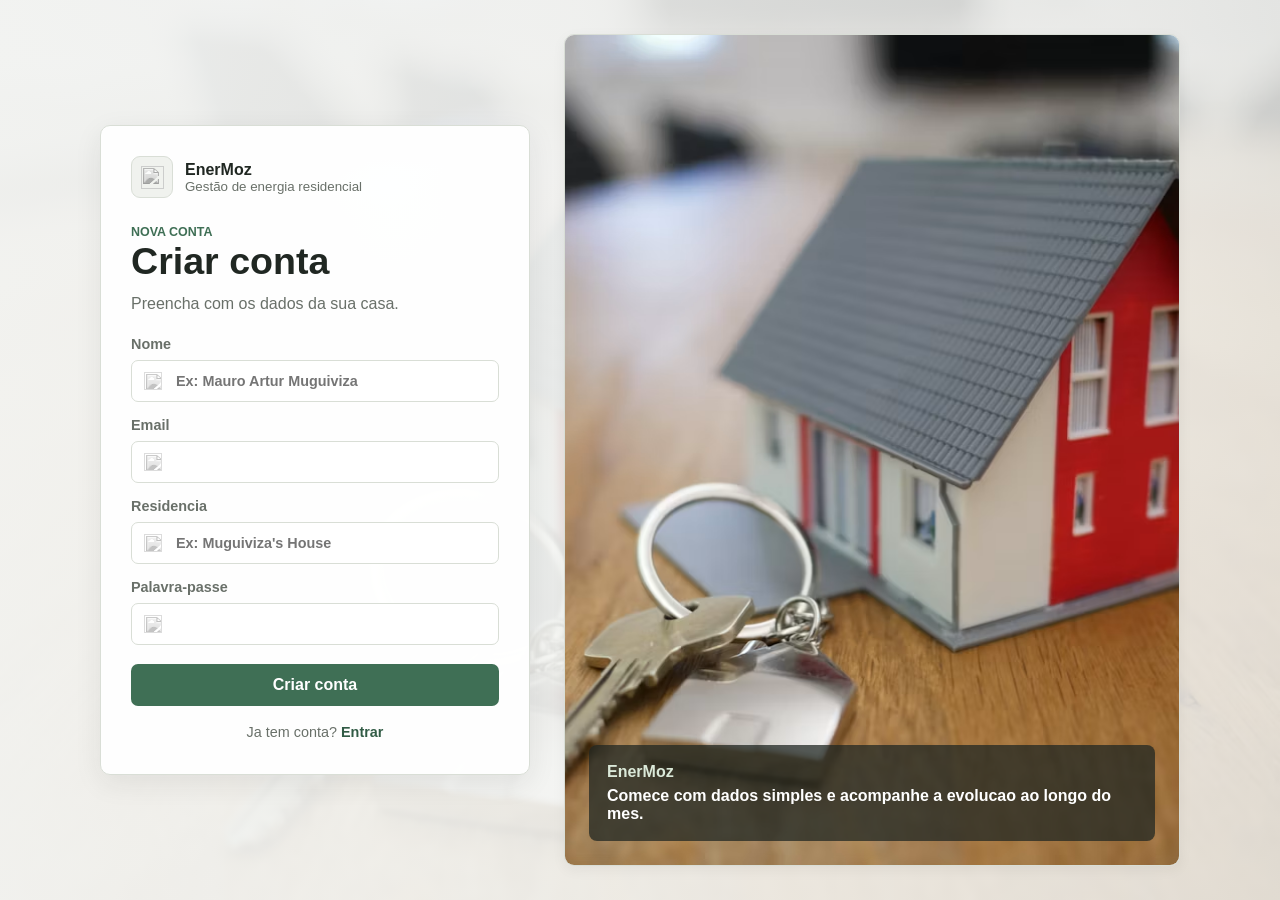
==== EnerMoz/web/criar-conta.html @ d6284d0b "Primeira Versao da EnerMoz" ====
<!DOCTYPE html>
<html lang="pt">
<head>
  <meta charset="UTF-8">
  <meta name="viewport" content="width=device-width, initial-scale=1.0">
  <title>EnerMoz | Criar conta</title>
  <link rel="stylesheet" href="style.css">
</head>
<body class="login-body" data-page="register">
  <main class="auth-layout">
    <section class="auth-panel">
      <a class="auth-brand" href="entrar.html" aria-label="EnerMoz">
        <span class="brand-icon">
          <img src="https://cdn-icons-png.flaticon.com/512/702/702814.png" alt="">
        </span>
        <span>
          <strong>EnerMoz</strong>
          <small>Gestão de energia residencial</small>
        </span>
      </a>

      <form id="signupForm" class="auth-form active">
        <div class="auth-heading">
          <span class="small-label">Nova conta</span>
          <h1>Criar conta</h1>
          <p>Preencha com os dados da sua casa.</p>
        </div>

        <label>Nome
          <span class="input-with-icon">
            <img src="https://cdn-icons-png.flaticon.com/512/747/747376.png" alt="">
            <input id="signupName" autocomplete="name" placeholder="Ex: Mauro Artur Muguiviza" required>
          </span>
        </label>
        <label>Email
          <span class="input-with-icon">
            <img src="https://cdn-icons-png.flaticon.com/512/561/561127.png" alt="">
            <input id="signupEmail" type="email" autocomplete="email" required>
          </span>
        </label>
        <label>Residencia
          <span class="input-with-icon">
            <img src="https://cdn-icons-png.flaticon.com/512/1946/1946436.png" alt="">
            <input id="signupHome" placeholder="Ex: Muguiviza's House" required>
          </span>
        </label>
        <label>Palavra-passe
          <span class="input-with-icon">
            <img src="https://cdn-icons-png.flaticon.com/512/565/565547.png" alt="">
            <input id="signupPassword" type="password" minlength="4" autocomplete="new-password" required>
          </span>
        </label>

        <button class="primary auth-submit" type="submit">Criar conta</button>
        <p class="auth-switch">Ja tem conta? <a href="entrar.html">Entrar</a></p>
      </form>

      <div id="authMessage" class="auth-message" aria-live="polite"></div>
    </section>

    <aside class="auth-photo">
      <img src="../web/images/fotoLogin.jpg" alt="Residencia familiar">
      <div>
        <span>EnerMoz</span>
        <strong>Comece com dados simples e acompanhe a evolucao ao longo do mes.</strong>
      </div>
    </aside>
  </main>

  <script src="app.js"></script>
</body>
</html>
---- EnerMoz/web/style.css ----
:root {
  --primary: #3f6f55;
  --primary-dark: #315b45;
  --background: #f5f6f4;
  --surface: #ffffff;
  --surface-soft: #f0f2ee;
  --text: #202722;
  --muted: #697069;
  --border: #d9ded6;
  --danger: #9f3a38;
  --warning: #9b6b25;
  --success: #4f795c;
  --shadow: 0 4px 14px rgba(32, 39, 34, 0.05);
}

* {
  box-sizing: border-box;
}

body {
  margin: 0;
  color: var(--text);
  font-family: "Segoe UI", Tahoma, sans-serif;
  background: var(--background);
}

button,
input,
select,
textarea {
  font: inherit;
}

button {
  border: 0;
  cursor: pointer;
}

a {
  color: inherit;
}

img {
  max-width: 100%;
}

.login-body {
  background:
    linear-gradient(90deg, rgba(245, 246, 244, 0.96), rgba(245, 246, 244, 0.82)),
    url("../web/images/fotoLogin.jpg") center/cover fixed;
}

.login-layout,
.auth-layout {
  min-height: 100vh;
  display: grid;
  grid-template-columns: minmax(360px, 430px) minmax(0, 1fr);
  gap: 34px;
  align-items: center;
  width: min(1080px, calc(100% - 40px));
  margin: 0 auto;
}

.auth-layout {
  padding: 34px 0;
}

.login-copy h1,
.home-hero h1 {
  max-width: 680px;
  margin: 12px 0 14px;
  font-size: clamp(2rem, 5vw, 3.55rem);
  line-height: 1.1;
  letter-spacing: 0;
}

.login-copy p,
.home-hero p,
.muted {
  color: var(--muted);
  line-height: 1.7;
}

.auth-panel {
  align-self: center;
  padding: 30px;
  border: 1px solid var(--border);
  border-radius: 10px;
  background: rgba(255, 255, 255, 0.96);
  box-shadow: 0 8px 28px rgba(32, 39, 34, 0.08);
}

.auth-brand {
  display: flex;
  gap: 12px;
  align-items: center;
  margin-bottom: 24px;
  text-decoration: none;
}

.auth-brand strong,
.auth-brand small {
  display: block;
}

.auth-brand small {
  color: var(--muted);
}

.brand-icon {
  display: grid;
  place-items: center;
  width: 42px;
  height: 42px;
  border: 1px solid var(--border);
  border-radius: 9px;
  background: var(--surface-soft);
}

.brand-icon img {
  width: 23px;
  height: 23px;
  object-fit: contain;
  filter: grayscale(1) opacity(0.75);
}

.auth-tabs {
  display: grid;
  grid-template-columns: repeat(3, 1fr);
  gap: 4px;
  margin-bottom: 24px;
  padding: 4px;
  border: 1px solid var(--border);
  border-radius: 8px;
  background: var(--surface-soft);
}

.auth-tabs button {
  min-height: 38px;
  border-radius: 6px;
  color: var(--muted);
  font-size: 0.86rem;
  font-weight: 650;
  background: transparent;
}

.auth-tabs button.active {
  color: var(--text);
  background: #ffffff;
  box-shadow: inset 0 0 0 1px rgba(32, 39, 34, 0.06);
}

.auth-form {
  display: none;
  gap: 15px;
}

.auth-form.active {
  display: grid;
}

.auth-form h1 {
  margin: 0 0 8px;
  font-size: clamp(1.8rem, 4vw, 2.35rem);
  letter-spacing: 0;
}

.auth-form p {
  margin: 0;
  color: var(--muted);
  line-height: 1.6;
}

.auth-switch {
  text-align: center;
  font-size: 0.9rem;
}

.auth-switch button,
.auth-switch a,
.auth-links a {
  padding: 0;
  color: var(--primary-dark);
  font-weight: 650;
  background: transparent;
  text-decoration: none;
}

.auth-links {
  display: flex;
  justify-content: space-between;
  gap: 12px;
  margin-top: 2px;
  font-size: 0.92rem;
}

.auth-message {
  display: none;
  margin-top: 16px;
  padding: 12px 14px;
  border-radius: 8px;
  font-size: 0.9rem;
  font-weight: 600;
}

.auth-message.show {
  display: block;
}

.auth-message.success {
  color: #315b45;
  background: #e8f0e8;
}

.auth-message.error {
  color: #8f2f2d;
  background: #f6e7e4;
}

.auth-heading {
  margin-bottom: 4px;
}

.auth-submit {
  width: 100%;
  margin-top: 4px;
}

.input-with-icon {
  display: grid;
  grid-template-columns: 22px minmax(0, 1fr);
  gap: 10px;
  align-items: center;
  border: 1px solid var(--border);
  border-radius: 7px;
  padding: 0 12px;
  background: #ffffff;
}

.input-with-icon:focus-within {
  border-color: var(--primary);
  box-shadow: 0 0 0 3px rgba(63, 111, 85, 0.12);
}

.input-with-icon img {
  width: 18px;
  height: 18px;
  object-fit: contain;
  filter: grayscale(1) opacity(0.56);
}

.input-with-icon input {
  border: 0;
  padding-left: 0;
  padding-right: 0;
}

.input-with-icon input:focus {
  box-shadow: none;
}

.icon-credit {
  margin: 20px 0 0;
  color: var(--muted);
  font-size: 0.78rem;
}

.icon-credit a {
  color: var(--primary-dark);
}

.auth-photo {
  position: relative;
  align-self: stretch;
  min-height: 610px;
  overflow: hidden;
  border: 1px solid var(--border);
  border-radius: 10px;
  background: var(--surface);
  box-shadow: var(--shadow);
}

.auth-photo img {
  width: 100%;
  height: 100%;
  object-fit: cover;
  display: block;
}

.auth-photo div {
  position: absolute;
  left: 24px;
  right: 24px;
  bottom: 24px;
  padding: 18px;
  border-radius: 8px;
  color: #ffffff;
  background: rgba(32, 39, 34, 0.74);
}

.auth-photo span,
.auth-photo strong {
  display: block;
}

.auth-photo span {
  margin-bottom: 6px;
  color: #dbe9d9;
  font-weight: 650;
}

.small-label {
  color: var(--primary);
  font-size: 0.78rem;
  font-weight: 650;
  letter-spacing: 0;
  text-transform: uppercase;
}

.login-form {
  display: grid;
  gap: 14px;
  max-width: 420px;
  margin-top: 28px;
}

label {
  display: grid;
  gap: 8px;
  color: var(--muted);
  font-size: 0.9rem;
  font-weight: 600;
}

input,
select,
textarea {
  width: 100%;
  border: 1px solid var(--border);
  border-radius: 7px;
  padding: 12px 13px;
  color: var(--text);
  background: #ffffff;
  outline: none;
}

input:focus,
select:focus,
textarea:focus {
  border-color: var(--primary);
  box-shadow: 0 0 0 3px rgba(63, 111, 85, 0.12);
}

.primary,
.soft-button,
.danger-button,
.card-button {
  min-height: 42px;
  border-radius: 7px;
  padding: 0 15px;
  font-weight: 650;
}

.primary {
  color: #ffffff;
  background: var(--primary);
}

.primary:hover {
  background: var(--primary-dark);
}

.soft-button {
  color: var(--primary-dark);
  background: #e8f0e8;
}

.danger-button {
  color: #8f2f2d;
  background: #f6e7e4;
}

.compact {
  width: auto;
}

.report-actions {
  display: flex;
  gap: 10px;
  flex-wrap: wrap;
}

.photo-card {
  margin: 0;
  overflow: hidden;
  border: 1px solid var(--border);
  border-radius: 10px;
  background: var(--surface);
  box-shadow: var(--shadow);
}

.photo-card img {
  display: block;
  width: 100%;
  height: 520px;
  object-fit: cover;
}

.photo-card figcaption {
  padding: 16px 18px;
  color: var(--muted);
  font-size: 0.92rem;
}

.sidebar {
  position: fixed;
  inset: 0 auto 0 0;
  width: 250px;
  padding: 22px 16px;
  border-right: 1px solid var(--border);
  background: var(--surface);
}

.brand {
  display: flex;
  margin: 20px;
  gap: 11px;
  align-items: center;
  margin-bottom: 28px;
}

.brand-mark {
  display: grid;
  place-items: center;
  width: 42px;
  height: 42px;
  border-radius: 8px;
  color: #ffffff;
  background: var(--primary);
}

.brand strong,
.brand small {
  display: block;
}

.brand small {
  color: var(--muted);
}

.nav-list {
  display: grid;
  gap: 7px;
}

.nav-list a {
  display: flex;
  align-items: center;
  gap: 11px;
  min-height: 43px;
  padding: 0 12px;
  border-radius: 7px;
  color: var(--muted);
  font-weight: 600;
  text-decoration: none;
}

.nav-icon {
  width: 18px;
  height: 18px;
  object-fit: contain;
  flex: 0 0 auto;
  filter: grayscale(1) opacity(0.62);
}

.nav-list a.active .nav-icon,
.nav-list a:hover .nav-icon {
  opacity: 0.82;
}

.nav-list a:hover,
.nav-list a.active {
  color: var(--primary-dark);
  background: #e8f0e8;
}

.sidebar-note {
  margin-top: 28px;
  padding: 14px;
  border: 1px solid var(--border);
  border-radius: 8px;
  background: var(--surface-soft);
}

.sidebar-note strong,
.sidebar-note span {
  display: block;
}

.sidebar-note span {
  margin-top: 4px;
  color: var(--muted);
  font-size: 0.9rem;
}

.page-shell {
  margin-left: 250px;
  padding: 26px clamp(18px, 4vw, 42px) 42px;
}

.page-top {
  display: flex;
  justify-content: space-between;
  gap: 20px;
  align-items: center;
  margin-bottom: 22px;
}

.page-title h1 {
  margin: 4px 0 0;
  font-size: clamp(1.8rem, 4vw, 2.55rem);
  letter-spacing: 0;
}

.profile-box {
  min-width: 190px;
  padding: 12px 14px;
  border: 1px solid var(--border);
  border-radius: 8px;
  background: var(--surface);
}

.profile-box span,
.profile-box strong,
.profile-box small {
  display: block;
}

.profile-box span,
.profile-box small {
  color: var(--muted);
  font-size: 0.86rem;
}

.profile-box small {
  margin-top: 4px;
}

.logout-button {
  margin-top: 10px;
  padding: 0;
  color: var(--danger);
  font-size: 0.86rem;
  font-weight: 650;
  background: transparent;
}

.home-hero {
  display: grid;
  grid-template-columns: minmax(0, 1fr) 360px;
  gap: 24px;
  align-items: center;
  margin-bottom: 18px;
  padding: 22px;
  border: 1px solid var(--border);
  border-radius: 10px;
  background: var(--surface);
  box-shadow: var(--shadow);
}

.home-hero img {
  width: 100%;
  height: 240px;
  border-radius: 8px;
  object-fit: cover;
}

.summary-grid {
  display: grid;
  grid-template-columns: repeat(4, minmax(0, 1fr));
  gap: 14px;
  margin-bottom: 18px;
}

.summary-grid article,
.panel {
  border: 1px solid var(--border);
  border-radius: 10px;
  background: var(--surface);
  box-shadow: var(--shadow);
}

.summary-grid article {
  padding: 18px;
}

.summary-grid span,
.rows span,
.panel-head span {
  color: var(--muted);
  font-size: 0.88rem;
}

.summary-grid strong {
  display: block;
  margin-top: 8px;
  font-size: 1.5rem;
  letter-spacing: 0;
}

.two-column,
.page-grid {
  display: grid;
  grid-template-columns: 1.25fr 0.75fr;
  gap: 18px;
}

.align-start {
  align-items: start;
}

.panel {
  padding: 20px;
}

.panel-head {
  display: flex;
  justify-content: space-between;
  gap: 16px;
  align-items: flex-start;
  margin-bottom: 18px;
}

.panel-head h2 {
  margin: 0;
  font-size: 1.18rem;
}

canvas {
  max-height: 340px;
}

.chart-fallback {
  display: none;
  gap: 8px;
  margin-top: 14px;
}

.chart-fallback.active {
  display: grid;
}

.fallback-row {
  display: grid;
  grid-template-columns: 46px minmax(0, 1fr) 70px;
  gap: 10px;
  align-items: center;
  color: var(--muted);
  font-size: 0.9rem;
}

.fallback-bar {
  height: 9px;
  border-radius: 99px;
  background: #e8f0e8;
}

.fallback-bar span {
  display: block;
  height: 100%;
  border-radius: inherit;
  background: var(--primary);
}

.form-panel {
  display: grid;
  gap: 14px;
}

.field-row {
  display: grid;
  grid-template-columns: 1fr 1fr;
  gap: 12px;
}

.device-list,
.ranking-list,
.alerts-list,
.saving-list,
.report-content {
  display: grid;
  gap: 12px;
}

.device-card,
.rank-card,
.alert-card,
.saving-card {
  border: 1px solid var(--border);
  border-radius: 8px;
  background: #ffffff;
}

.device-card {
  display: grid;
  grid-template-columns: minmax(0, 1fr) auto;
  gap: 14px;
  align-items: center;
  padding: 15px;
}

.device-card h3,
.rank-card h3 {
  margin: 0 0 7px;
  font-size: 1rem;
}

.device-meta {
  display: flex;
  flex-wrap: wrap;
  gap: 10px;
  color: var(--muted);
  font-size: 0.9rem;
}

.status {
  display: inline-flex;
  align-items: center;
  min-height: 27px;
  padding: 0 9px;
  border-radius: 999px;
  font-size: 0.78rem;
  font-weight: 650;
}

.status.good {
  color: #315b45;
  background: #e8f0e8;
}

.status.warn {
  color: #7c561f;
  background: #f4ead8;
}

.status.bad {
  color: #8f2f2d;
  background: #f6e7e4;
}

.card-actions {
  display: flex;
  gap: 8px;
}

.card-button {
  background: var(--surface-soft);
}

.card-button.remove {
  color: #8f2f2d;
  background: #f6e7e4;
}

.rank-card {
  display: grid;
  grid-template-columns: 40px minmax(0, 1fr) auto;
  gap: 12px;
  align-items: center;
  padding: 14px;
}

.medal {
  display: grid;
  place-items: center;
  width: 40px;
  height: 40px;
  border-radius: 8px;
  background: var(--surface-soft);
  color: var(--primary-dark);
  font-size: 0.86rem;
  font-weight: 700;
}

.rows,
.saving-list {
  display: grid;
  gap: 10px;
}

.rows div,
.saving-card {
  display: flex;
  justify-content: space-between;
  gap: 16px;
  padding: 13px 14px;
  border: 1px solid var(--border);
  border-radius: 8px;
  background: #ffffff;
}

.bill-panel {
  border-color: #cbd8ca;
}

.rows .total {
  color: #ffffff;
  border-color: var(--primary);
  background: var(--primary);
}

.compact-rows {
  margin-top: 16px;
}

.alert-card {
  padding: 15px;
}

.alert-card strong,
.alert-card span {
  display: block;
}

.alert-card span {
  margin-top: 5px;
  color: var(--muted);
}

.alert-card.critical {
  border-color: #e4c2bd;
  background: #fbf3f1;
}

.alert-card.warning {
  border-color: #e5d2aa;
  background: #fbf7ef;
}

.alert-card.good {
  border-color: #cbd8ca;
  background: #f4f8f3;
}

.range-label {
  margin: 18px 0;
}

input[type="range"] {
  accent-color: var(--primary);
}

.report-content {
  line-height: 1.8;
}

.report-content p {
  margin: 0;
}

.report-section {
  padding: 16px 0;
  border-bottom: 1px solid var(--border);
}

.report-section:first-child {
  padding-top: 0;
}

.report-section:last-child {
  padding-bottom: 0;
  border-bottom: 0;
}

.report-section h3 {
  margin: 0 0 10px;
  font-size: 1rem;
}

.empty {
  min-height: 150px;
  display: grid;
  place-items: center;
  border: 1px dashed var(--border);
  border-radius: 8px;
  color: var(--muted);
  text-align: center;
}

@media (max-width: 1040px) {
  .login-layout,
  .auth-layout,
  .home-hero,
  .two-column,
  .page-grid {
    grid-template-columns: 1fr;
  }

  .photo-card img {
    height: 330px;
  }

  .auth-photo {
    min-height: 280px;
  }

  .sidebar {
    position: static;
    width: auto;
    border-right: 0;
    border-bottom: 1px solid var(--border);
  }

  .nav-list {
    display: flex;
    overflow-x: auto;
  }

  .nav-list a {
    white-space: nowrap;
  }

  .sidebar-note {
    display: none;
  }

  .page-shell {
    margin-left: 0;
  }
}

@media (max-width: 700px) {
  .login-layout,
  .auth-layout {
    width: min(100% - 24px, 1120px);
    gap: 22px;
    padding: 22px 0;
  }

  .auth-panel {
    padding: 22px;
  }

  .auth-photo {
    display: none;
  }

  .auth-links {
    display: grid;
    gap: 8px;
  }

  .page-shell {
    padding: 18px 12px 30px;
  }

  .page-top,
  .summary-grid,
  .field-row,
  .device-card {
    grid-template-columns: 1fr;
  }

  .page-top {
    display: grid;
  }

  .summary-grid {
    display: grid;
  }

  .home-hero {
    padding: 20px;
  }

  .home-hero h1 {
    font-size: 2.1rem;
  }

  .card-actions {
    width: 100%;
  }

  .card-button {
    flex: 1;
  }
}
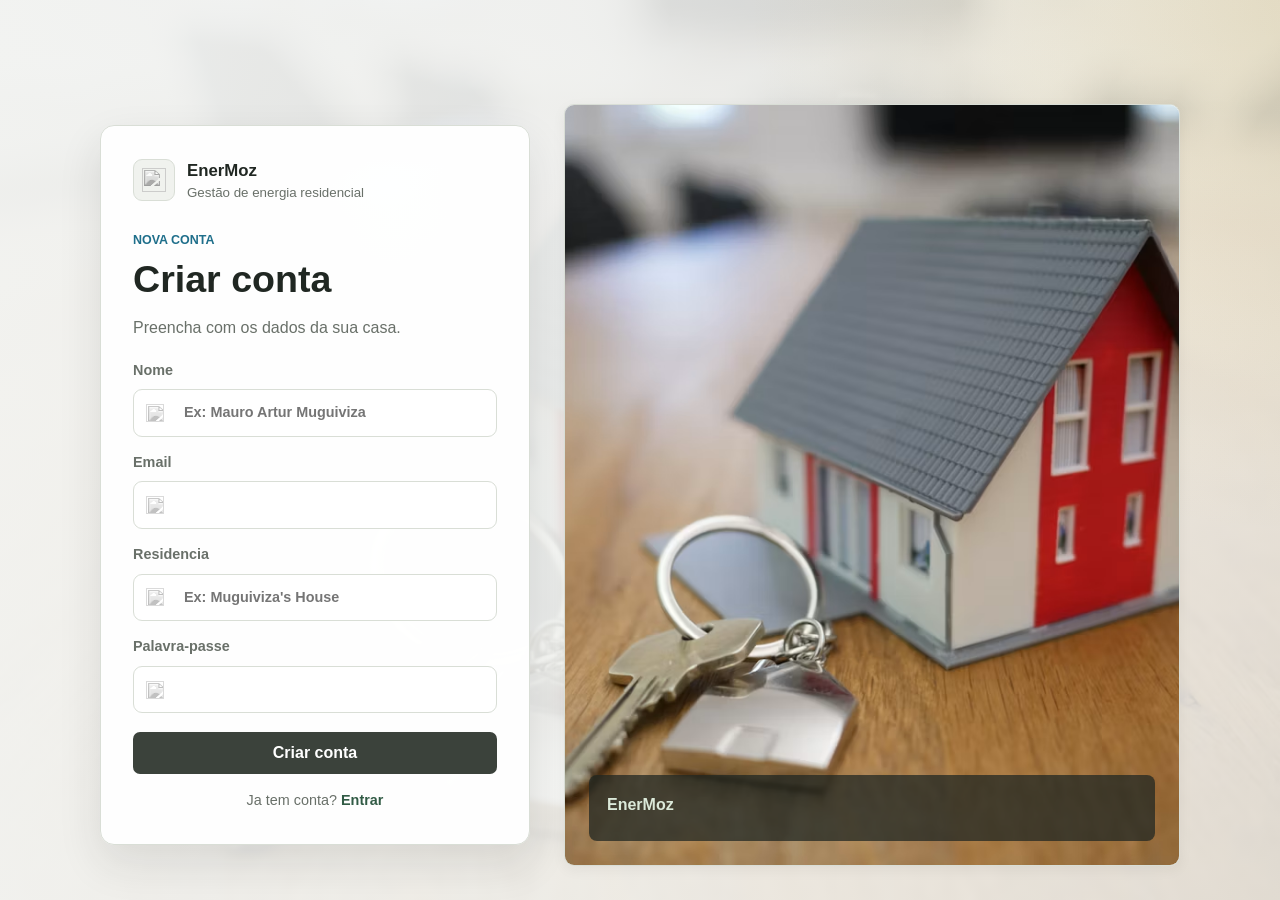
==== commit 7272c76e: "Melhorias: no visual e algumas funcionalidade" ====
--- a/EnerMoz/web/criar-conta.html
+++ b/EnerMoz/web/criar-conta.html
@@ -59,10 +59,9 @@
     </section>
 
     <aside class="auth-photo">
-      <img src="../web/images/fotoLogin.jpg" alt="Residencia familiar">
+      <img src="images/fotoLogin.jpg" alt="Residencia familiar">
       <div>
         <span>EnerMoz</span>
-        <strong>Comece com dados simples e acompanhe a evolucao ao longo do mes.</strong>
       </div>
     </aside>
   </main>
--- a/EnerMoz/web/style.css
+++ b/EnerMoz/web/style.css
@@ -1,6 +1,8 @@
 :root {
   --primary: #3f6f55;
   --primary-dark: #315b45;
+  --energy-blue: #1f6f8b;
+  --energy-yellow: #e4b43a;
   --background: #f5f6f4;
   --surface: #ffffff;
   --surface-soft: #f0f2ee;
@@ -20,9 +22,13 @@
 body {
   margin: 0;
   color: var(--text);
-  font-family: "Segoe UI", Tahoma, sans-serif;
+  font-family: "Aptos", "Segoe UI Variable", "Segoe UI", Tahoma, sans-serif;
+  font-size: 16px;
+  line-height: 1.5;
   background: var(--background);
-}
+  -webkit-font-smoothing: antialiased;
+}
+
 
 button,
 input,
@@ -46,8 +52,52 @@
 
 .login-body {
   background:
+    radial-gradient(circle at top right, rgba(228, 180, 58, 0.18), transparent 34%),
     linear-gradient(90deg, rgba(245, 246, 244, 0.96), rgba(245, 246, 244, 0.82)),
-    url("../web/images/fotoLogin.jpg") center/cover fixed;
+    url("images/fotoLogin.jpg") center/cover fixed;
+}
+
+.auth-topbar {
+  position: fixed;
+  z-index: 5;
+  top: 18px;
+  left: 50%;
+  display: flex;
+  justify-content: space-between;
+  align-items: center;
+  gap: 20px;
+  width: min(1080px, calc(100% - 40px));
+  padding: 10px 14px;
+  border: 1px solid rgba(217, 222, 214, 0.82);
+  border-radius: 12px;
+  background: rgba(255, 255, 255, 0.9);
+  box-shadow: 0 12px 34px rgba(32, 39, 34, 0.08);
+  backdrop-filter: blur(12px);
+  transform: translateX(-50%);
+}
+
+.topbar-brand {
+  display: flex;
+  gap: 10px;
+  align-items: center;
+  text-decoration: none;
+}
+
+.topbar-brand strong,
+.topbar-brand small {
+  display: block;
+}
+
+.topbar-brand small,
+.topbar-badge {
+  color: white;
+  font-size: 0.82rem;
+}
+
+.topbar-badge {
+  padding: 7px 10px;
+  border-radius: 999px;
+  background: #eef5f1;
 }
 
 .login-layout,
@@ -62,16 +112,18 @@
 }
 
 .auth-layout {
-  padding: 34px 0;
+  padding: 104px 0 34px;
 }
 
 .login-copy h1,
 .home-hero h1 {
+  font-family: "Aptos Display", "Segoe UI Variable Display", "Segoe UI", sans-serif;
   max-width: 680px;
   margin: 12px 0 14px;
   font-size: clamp(2rem, 5vw, 3.55rem);
   line-height: 1.1;
   letter-spacing: 0;
+  font-weight: 780;
 }
 
 .login-copy p,
@@ -83,11 +135,12 @@
 
 .auth-panel {
   align-self: center;
-  padding: 30px;
+  padding: 32px;
   border: 1px solid var(--border);
-  border-radius: 10px;
+  border-radius: 14px;
   background: rgba(255, 255, 255, 0.96);
-  box-shadow: 0 8px 28px rgba(32, 39, 34, 0.08);
+  box-shadow: 0 18px 44px rgba(32, 39, 34, 0.11);
+  animation: fadeUp 0.55s ease both;
 }
 
 .auth-brand {
@@ -98,6 +151,11 @@
   text-decoration: none;
 }
 
+.auth-brand strong {
+  font-size: 1.05rem;
+  letter-spacing: 0;
+}
+
 .auth-brand strong,
 .auth-brand small {
   display: block;
@@ -105,6 +163,11 @@
 
 .auth-brand small {
   color: var(--muted);
+}
+
+.auth-brand strong {
+  font-size: 1.05rem;
+  letter-spacing: 0;
 }
 
 .brand-icon {
@@ -117,11 +180,16 @@
   background: var(--surface-soft);
 }
 
+.brand-icon::before {
+  content: none;
+}
+
 .brand-icon img {
-  width: 23px;
-  height: 23px;
+  display: block;
+  width: 24px;
+  height: 24px;
   object-fit: contain;
-  filter: grayscale(1) opacity(0.75);
+  filter: grayscale(1) opacity(0.76);
 }
 
 .auth-tabs {
@@ -160,9 +228,11 @@
 }
 
 .auth-form h1 {
+  font-family: "Aptos Display", "Segoe UI Variable Display", "Segoe UI", sans-serif;
   margin: 0 0 8px;
   font-size: clamp(1.8rem, 4vw, 2.35rem);
   letter-spacing: 0;
+  font-weight: 780;
 }
 
 .auth-form p {
@@ -217,6 +287,13 @@
   background: #f6e7e4;
 }
 
+.field-error {
+  min-height: 1rem;
+  color: var(--danger);
+  font-size: 0.8rem;
+  font-weight: 650;
+}
+
 .auth-heading {
   margin-bottom: 4px;
 }
@@ -228,25 +305,33 @@
 
 .input-with-icon {
   display: grid;
-  grid-template-columns: 22px minmax(0, 1fr);
+  grid-template-columns: 28px minmax(0, 1fr) auto;
   gap: 10px;
   align-items: center;
   border: 1px solid var(--border);
-  border-radius: 7px;
+  border-radius: 9px;
   padding: 0 12px;
   background: #ffffff;
+  transition: border-color 0.2s ease, box-shadow 0.2s ease, transform 0.2s ease;
 }
 
 .input-with-icon:focus-within {
   border-color: var(--primary);
   box-shadow: 0 0 0 3px rgba(63, 111, 85, 0.12);
+  transform: translateY(-1px);
+}
+
+.input-with-icon.invalid {
+  border-color: var(--danger);
+  box-shadow: 0 0 0 3px rgba(159, 58, 56, 0.1);
 }
 
 .input-with-icon img {
+  display: block;
   width: 18px;
   height: 18px;
   object-fit: contain;
-  filter: grayscale(1) opacity(0.56);
+  filter: grayscale(1) opacity(0.58);
 }
 
 .input-with-icon input {
@@ -257,6 +342,46 @@
 
 .input-with-icon input:focus {
   box-shadow: none;
+}
+
+.toggle-password {
+  min-height: 30px;
+  padding: 0 8px;
+  border-radius: 6px;
+  color: var(--energy-blue);
+  font-size: 0.78rem;
+  font-weight: 750;
+  background: #edf5f8;
+}
+
+.check-row {
+  display: flex;
+  grid-template-columns: none;
+  gap: 9px;
+  align-items: center;
+  color: var(--text);
+  font-size: 0.9rem;
+}
+
+.check-row input {
+  width: 16px;
+  height: 16px;
+  accent-color: var(--primary);
+}
+
+.security-note {
+  display: flex;
+  gap: 8px;
+  align-items: center;
+  justify-content: center;
+  color: var(--muted);
+  font-size: 0.84rem;
+}
+
+.security-note img {
+  width: 15px;
+  height: 15px;
+  opacity: 0.72;
 }
 
 .icon-credit {
@@ -278,6 +403,7 @@
   border-radius: 10px;
   background: var(--surface);
   box-shadow: var(--shadow);
+  animation: fadeUp 0.7s ease both;
 }
 
 .auth-photo img {
@@ -309,14 +435,46 @@
   font-weight: 650;
 }
 
+.energy-insights {
+  position: static;
+  display: flex;
+  flex-wrap: wrap;
+  gap: 8px;
+  margin-top: 14px;
+  padding: 0;
+  border-radius: 0;
+  background: transparent;
+}
+
+.energy-insights span {
+  margin: 0;
+  padding: 7px 9px;
+  border: 1px solid rgba(255, 255, 255, 0.22);
+  border-radius: 999px;
+  color: #ffffff;
+  font-size: 0.78rem;
+  background: rgba(255, 255, 255, 0.12);
+}
+
 .small-label {
-  color: var(--primary);
+  color: var(--energy-blue);
   font-size: 0.78rem;
   font-weight: 650;
   letter-spacing: 0;
   text-transform: uppercase;
 }
 
+@keyframes fadeUp {
+  from {
+    opacity: 0;
+    transform: translateY(12px);
+  }
+  to {
+    opacity: 1;
+    transform: translateY(0);
+  }
+}
+
 .login-form {
   display: grid;
   gap: 14px;
@@ -329,7 +487,7 @@
   gap: 8px;
   color: var(--muted);
   font-size: 0.9rem;
-  font-weight: 600;
+  font-weight: 680;
 }
 
 input,
@@ -358,16 +516,19 @@
   min-height: 42px;
   border-radius: 7px;
   padding: 0 15px;
-  font-weight: 650;
+  font-weight: 720;
 }
 
 .primary {
   color: #ffffff;
-  background: var(--primary);
+  background: rgb(59, 66, 59);
+  transition: box-shadow 0.2s ease, transform 0.2s ease, background 0.2s ease;
 }
 
 .primary:hover {
-  background: var(--primary-dark);
+  background: linear-gradient(135deg, var(--primary-dark), #185c75);
+  box-shadow: 0 12px 24px rgba(31, 111, 139, 0.2);
+  transform: translateY(-1px);
 }
 
 .soft-button {
@@ -506,6 +667,7 @@
 .page-shell {
   margin-left: 250px;
   padding: 26px clamp(18px, 4vw, 42px) 42px;
+  min-width: 0;
 }
 
 .page-top {
@@ -517,9 +679,11 @@
 }
 
 .page-title h1 {
+  font-family: "Aptos Display", "Segoe UI Variable Display", "Segoe UI", sans-serif;
   margin: 4px 0 0;
   font-size: clamp(1.8rem, 4vw, 2.55rem);
   letter-spacing: 0;
+  font-weight: 780;
 }
 
 .profile-box {
@@ -577,7 +741,7 @@
 
 .summary-grid {
   display: grid;
-  grid-template-columns: repeat(4, minmax(0, 1fr));
+  grid-template-columns: repeat(auto-fit, minmax(180px, 1fr));
   gap: 14px;
   margin-bottom: 18px;
 }
@@ -606,6 +770,7 @@
   margin-top: 8px;
   font-size: 1.5rem;
   letter-spacing: 0;
+  overflow-wrap: anywhere;
 }
 
 .two-column,
@@ -637,6 +802,8 @@
 }
 
 canvas {
+  width: 100%;
+  min-height: 260px;
   max-height: 340px;
 }
 
@@ -713,6 +880,7 @@
 .rank-card h3 {
   margin: 0 0 7px;
   font-size: 1rem;
+  overflow-wrap: anywhere;
 }
 
 .device-meta {
@@ -764,7 +932,7 @@
 
 .rank-card {
   display: grid;
-  grid-template-columns: 40px minmax(0, 1fr) auto;
+  grid-template-columns: 40px minmax(0, 1fr) minmax(70px, auto);
   gap: 12px;
   align-items: center;
   padding: 14px;
@@ -799,6 +967,12 @@
   background: #ffffff;
 }
 
+.rows strong,
+.saving-card strong,
+.rank-card strong {
+  text-align: right;
+}
+
 .bill-panel {
   border-color: #cbd8ca;
 }
@@ -927,14 +1101,29 @@
   .page-shell {
     margin-left: 0;
   }
+
+  .summary-grid {
+    grid-template-columns: repeat(2, minmax(0, 1fr));
+  }
 }
 
 @media (max-width: 700px) {
+  .auth-topbar {
+    position: static;
+    width: min(100% - 24px, 1120px);
+    margin: 12px auto 0;
+    transform: none;
+  }
+
+  .topbar-badge {
+    display: none;
+  }
+
   .login-layout,
   .auth-layout {
     width: min(100% - 24px, 1120px);
     gap: 22px;
-    padding: 22px 0;
+    padding: 18px 0 22px;
   }
 
   .auth-panel {
@@ -957,7 +1146,8 @@
   .page-top,
   .summary-grid,
   .field-row,
-  .device-card {
+  .device-card,
+  .rank-card {
     grid-template-columns: 1fr;
   }
 
@@ -974,7 +1164,31 @@
   }
 
   .home-hero h1 {
-    font-size: 2.1rem;
+    font-family: "aptos Display", "Segoe Ui Variable Display", "Segoe UI", sans-serif;
+    max-width: 680px;
+    letter-spacing: 0;
+    font-weight: 780;
+  }
+
+  .home-hero img {
+    height: 190px;
+  }
+
+  .panel,
+  .summary-grid article {
+    padding: 16px;
+  }
+
+  .panel-head,
+  .rows div,
+  .saving-card {
+    display: grid;
+  }
+
+  .rows strong,
+  .saving-card strong,
+  .rank-card strong {
+    text-align: left;
   }
 
   .card-actions {
@@ -985,3 +1199,22 @@
     flex: 1;
   }
 }
+
+@media (max-width: 430px) {
+  .auth-panel {
+    padding: 18px;
+  }
+
+  .auth-form h1,
+  .page-title h1 {
+    font-size: 1.7rem;
+  }
+
+  .sidebar {
+    padding: 16px 12px;
+  }
+
+  .brand {
+    margin: 0 0 18px;
+  }
+}
